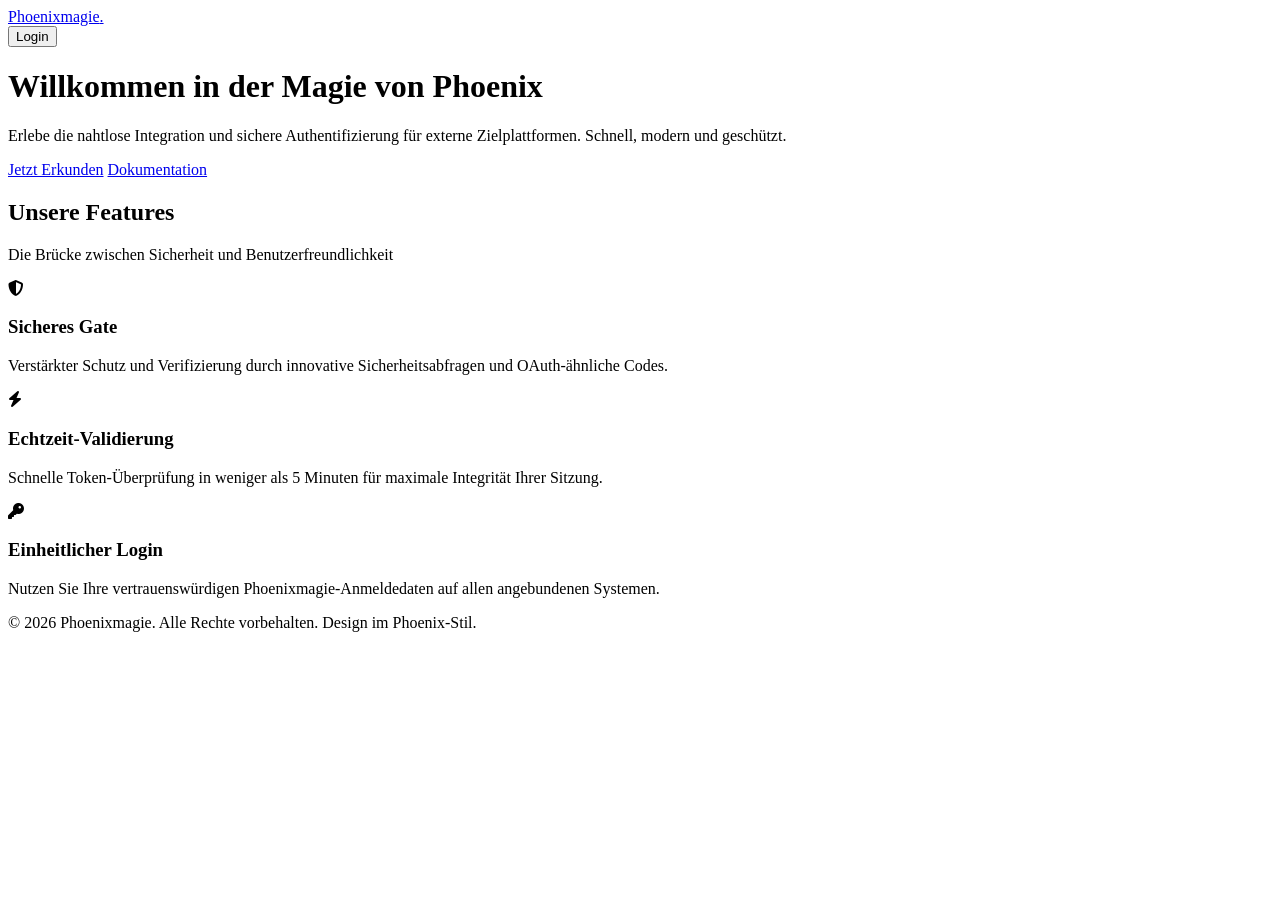
==== index.html @ 3cd9d127 "index.html erstellen" ====
<!DOCTYPE html>
<html lang="de">
<head>
    <meta charset="UTF-8">
    <meta name="viewport" content="width=device-width, initial-scale=1.0">
    <title>Phoenix-Plattform - Home</title>
    <link rel="stylesheet" href="https://cdnjs.cloudflare.com/ajax/libs/font-awesome/6.4.0/css/all.min.css">
    <link rel="stylesheet" href="style.css">
</head>
<body>
    <nav class="navbar">
        <a href="#" class="logo">Phoenixmagie<span>.</span></a>
        <div class="nav-right">
            <span id="user-display" class="user-display"></span>
            <button id="auth-btn" class="btn btn-primary">Login</button>
        </div>
    </nav>

    <header class="hero-section">
        <div class="hero-content">
            <h1>Willkommen in der <span>Magie</span> von Phoenix</h1>
            <p class="hero-subtitle">Erlebe die nahtlose Integration und sichere Authentifizierung für externe Zielplattformen. Schnell, modern und geschützt.</p>
            <div class="hero-actions">
                <a href="#" class="btn btn-primary btn-lg">Jetzt Erkunden</a>
                <a href="#" class="btn btn-outline btn-lg">Dokumentation</a>
            </div>
        </div>
    </header>

    <section class="features-section">
        <div class="section-title">
            <h2>Unsere Features</h2>
            <p>Die Brücke zwischen Sicherheit und Benutzerfreundlichkeit</p>
        </div>
        <div class="features-grid">
            <div class="feature-card">
                <div class="feature-icon"><i class="fa-solid fa-shield-halved"></i></div>
                <h3>Sicheres Gate</h3>
                <p>Verstärkter Schutz und Verifizierung durch innovative Sicherheitsabfragen und OAuth-ähnliche Codes.</p>
            </div>
            <div class="feature-card">
                <div class="feature-icon"><i class="fa-solid fa-bolt"></i></div>
                <h3>Echtzeit-Validierung</h3>
                <p>Schnelle Token-Überprüfung in weniger als 5 Minuten für maximale Integrität Ihrer Sitzung.</p>
            </div>
            <div class="feature-card">
                <div class="feature-icon"><i class="fa-solid fa-key"></i></div>
                <h3>Einheitlicher Login</h3>
                <p>Nutzen Sie Ihre vertrauenswürdigen Phoenixmagie-Anmeldedaten auf allen angebundenen Systemen.</p>
            </div>
        </div>
    </section>

    <footer class="footer">
        <p>&copy; 2026 Phoenixmagie. Alle Rechte vorbehalten. Design im Phoenix-Stil.</p>
    </footer>

    <script src="script.js"></script>
</body>
</html>
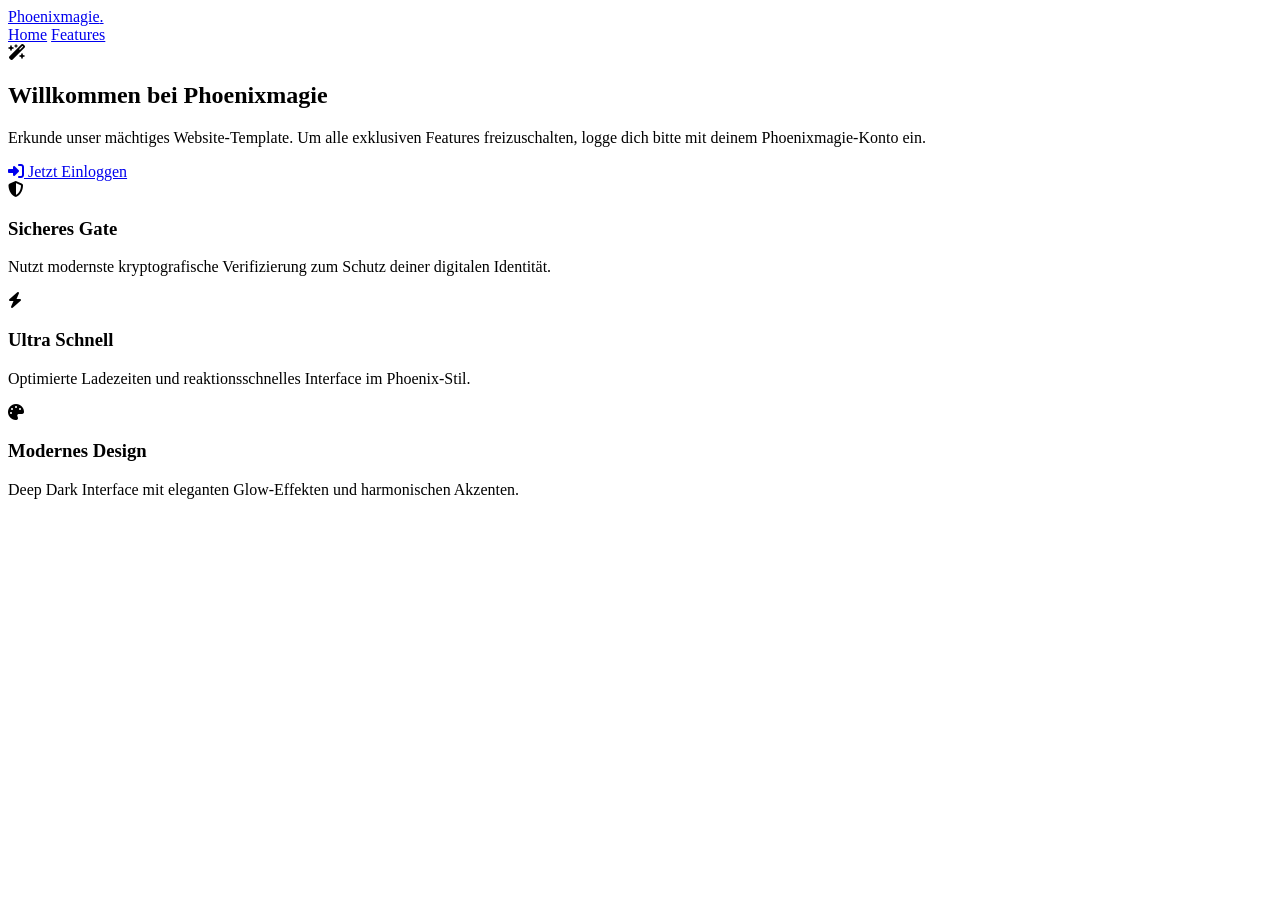
==== commit 3fdc91c6: "index.html erstellen" ====
--- a/index.html
+++ b/index.html
@@ -3,57 +3,61 @@
 <head>
     <meta charset="UTF-8">
     <meta name="viewport" content="width=device-width, initial-scale=1.0">
-    <title>Phoenix-Plattform - Home</title>
+    <title>Phoenixmagie - Template Home</title>
     <link rel="stylesheet" href="https://cdnjs.cloudflare.com/ajax/libs/font-awesome/6.4.0/css/all.min.css">
     <link rel="stylesheet" href="style.css">
 </head>
 <body>
+
     <nav class="navbar">
-        <a href="#" class="logo">Phoenixmagie<span>.</span></a>
-        <div class="nav-right">
-            <span id="user-display" class="user-display"></span>
-            <button id="auth-btn" class="btn btn-primary">Login</button>
+        <a href="index.html" class="logo">Phoenixmagie<span>.</span></a>
+        <div class="nav-links">
+            <a href="index.html" class="active">Home</a>
+            <a href="#features">Features</a>
+            <div id="navUserStatus">
+                </div>
         </div>
     </nav>
 
-    <header class="hero-section">
-        <div class="hero-content">
-            <h1>Willkommen in der <span>Magie</span> von Phoenix</h1>
-            <p class="hero-subtitle">Erlebe die nahtlose Integration und sichere Authentifizierung für externe Zielplattformen. Schnell, modern und geschützt.</p>
-            <div class="hero-actions">
-                <a href="#" class="btn btn-primary btn-lg">Jetzt Erkunden</a>
-                <a href="#" class="btn btn-outline btn-lg">Dokumentation</a>
+    <main class="container">
+        <section class="welcome-card card">
+            <div id="guestView">
+                <i class="fa-solid fa-wand-magic-sparkles massive-icon"></i>
+                <h1>Willkommen bei <span class="gradient-text">Phoenixmagie</span></h1>
+                <p>Erkunde unser mächtiges Website-Template. Um alle exklusiven Features freizuschalten, logge dich bitte mit deinem Phoenixmagie-Konto ein.</p>
+                <a href="login.html" class="btn btn-primary">
+                    <i class="fa-solid fa-right-to-bracket"></i> Jetzt Einloggen
+                </a>
             </div>
-        </div>
-    </header>
 
-    <section class="features-section">
-        <div class="section-title">
-            <h2>Unsere Features</h2>
-            <p>Die Brücke zwischen Sicherheit und Benutzerfreundlichkeit</p>
-        </div>
-        <div class="features-grid">
-            <div class="feature-card">
-                <div class="feature-icon"><i class="fa-solid fa-shield-halved"></i></div>
+            <div id="userView" style="display: none;">
+                <i class="fa-solid fa-fire-blur massive-icon success-color"></i>
+                <h1>Willkommen zurück, <span id="usernameDisplay" class="gradient-text">[Username]</span>!</h1>
+                <p>Du bist erfolgreich über das sichere Phoenixmagie Gate verifiziert. Dir stehen nun alle Beispiel-Inhalte uneingeschränkt zur Verfügung.</p>
+                <button id="logoutBtn" class="btn btn-secondary">
+                    <i class="fa-solid fa-right-from-bracket"></i> Abmelden
+                </button>
+            </div>
+        </section>
+
+        <section id="features" class="features-grid">
+            <div class="card feature-item">
+                <i class="fa-solid fa-shield-halved feature-icon"></i>
                 <h3>Sicheres Gate</h3>
-                <p>Verstärkter Schutz und Verifizierung durch innovative Sicherheitsabfragen und OAuth-ähnliche Codes.</p>
+                <p>Nutzt modernste kryptografische Verifizierung zum Schutz deiner digitalen Identität.</p>
             </div>
-            <div class="feature-card">
-                <div class="feature-icon"><i class="fa-solid fa-bolt"></i></div>
-                <h3>Echtzeit-Validierung</h3>
-                <p>Schnelle Token-Überprüfung in weniger als 5 Minuten für maximale Integrität Ihrer Sitzung.</p>
+            <div class="card feature-item">
+                <i class="fa-solid fa-bolt feature-icon"></i>
+                <h3>Ultra Schnell</h3>
+                <p>Optimierte Ladezeiten und reaktionsschnelles Interface im Phoenix-Stil.</p>
             </div>
-            <div class="feature-card">
-                <div class="feature-icon"><i class="fa-solid fa-key"></i></div>
-                <h3>Einheitlicher Login</h3>
-                <p>Nutzen Sie Ihre vertrauenswürdigen Phoenixmagie-Anmeldedaten auf allen angebundenen Systemen.</p>
+            <div class="card feature-item">
+                <i class="fa-solid fa-palette feature-icon"></i>
+                <h3>Modernes Design</h3>
+                <p>Deep Dark Interface mit eleganten Glow-Effekten und harmonischen Akzenten.</p>
             </div>
-        </div>
-    </section>
-
-    <footer class="footer">
-        <p>&copy; 2026 Phoenixmagie. Alle Rechte vorbehalten. Design im Phoenix-Stil.</p>
-    </footer>
+        </section>
+    </main>
 
     <script src="script.js"></script>
 </body>
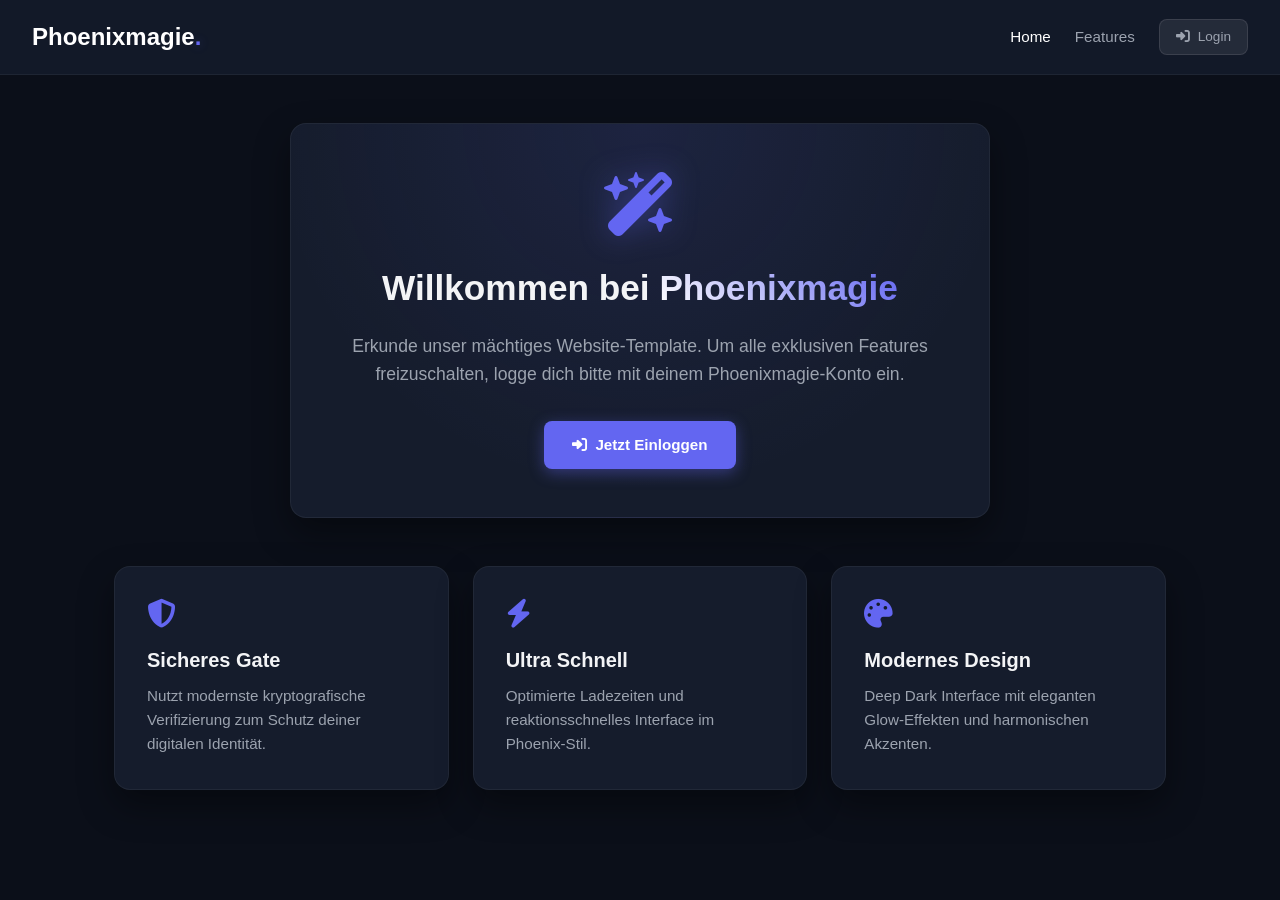
==== commit 531e19ea: "Aktualisieren von index.html" ====
--- a/index.html
+++ b/index.html
@@ -31,7 +31,7 @@
             </div>
 
             <div id="userView" style="display: none;">
-                <i class="fa-solid fa-fire-blur massive-icon success-color"></i>
+                <i class="fa-solid fa-fire massive-icon success-color"></i>
                 <h1>Willkommen zurück, <span id="usernameDisplay" class="gradient-text">[Username]</span>!</h1>
                 <p>Du bist erfolgreich über das sichere Phoenixmagie Gate verifiziert. Dir stehen nun alle Beispiel-Inhalte uneingeschränkt zur Verfügung.</p>
                 <button id="logoutBtn" class="btn btn-secondary">
--- a/style.css
+++ b/style.css
@@ -0,0 +1,228 @@
+:root {
+    --bg-color: #0b0f19;       
+    --card-bg: #151c2c;        
+    --accent-color: #6366f1;   
+    --accent-glow: rgba(99, 102, 241, 0.4); 
+    --text-main: #f3f4f6;      
+    --text-muted: #9ca3af;    
+    --nav-height: 75px;        
+    --success: #10b981;
+}
+
+* { 
+    margin: 0; 
+    padding: 0; 
+    box-sizing: border-box; 
+    font-family: 'Segoe UI', -apple-system, BlinkMacSystemFont, sans-serif; 
+}
+
+body { 
+    background-color: var(--bg-color); 
+    color: var(--text-main); 
+    overflow-x: hidden; 
+    line-height: 1.6; 
+    display: flex; 
+    flex-direction: column; 
+    min-height: 100vh; 
+}
+
+/* Navbar */
+.navbar { 
+    height: var(--nav-height); 
+    background-color: rgba(21, 28, 44, 0.85); 
+    backdrop-filter: blur(12px); 
+    border-bottom: 1px solid rgba(255, 255, 255, 0.05); 
+    display: flex; 
+    justify-content: space-between; 
+    align-items: center; 
+    padding: 0 2rem; 
+    position: fixed; 
+    top: 0; 
+    left: 0; 
+    width: 100%; 
+    z-index: 1000; 
+}
+
+.logo { 
+    font-size: 1.5rem; 
+    font-weight: 800; 
+    color: #fff; 
+    text-decoration: none; 
+}
+
+.logo span { 
+    color: var(--accent-color); 
+    text-shadow: 0 0 10px var(--accent-glow); 
+}
+
+.nav-links {
+    display: flex;
+    align-items: center;
+    gap: 1.5rem;
+}
+
+.nav-links a {
+    color: var(--text-muted);
+    text-decoration: none;
+    font-size: 0.95rem;
+    font-weight: 500;
+    transition: color 0.2s ease;
+}
+
+.nav-links a:hover, .nav-links a.active {
+    color: #fff;
+}
+
+/* Layout Container */
+.container {
+    flex: 1;
+    max-width: 1100px;
+    width: 100%;
+    margin: 0 auto;
+    padding: calc(var(--nav-height) + 3rem) 1.5rem 4rem 1.5rem;
+}
+
+/* Cards & Layout */
+.card {
+    background: var(--card-bg); 
+    border: 1px solid rgba(255, 255, 255, 0.05); 
+    border-radius: 16px; 
+    padding: 3rem 2.5rem; 
+    box-shadow: 0 15px 35px rgba(0, 0, 0, 0.4);
+}
+
+.welcome-card {
+    text-align: center;
+    max-width: 700px;
+    margin: 0 auto 3rem auto;
+    background: radial-gradient(circle at top, rgba(99, 102, 241, 0.1) 0%, transparent 70%), var(--card-bg);
+}
+
+.welcome-card h1 {
+    font-size: 2.2rem;
+    font-weight: 800;
+    margin-bottom: 1rem;
+}
+
+.welcome-card p {
+    color: var(--text-muted);
+    margin-bottom: 2rem;
+    font-size: 1.1rem;
+}
+
+/* Utilities & Buttons */
+.gradient-text {
+    background: linear-gradient(45deg, #fff, var(--accent-color)); 
+    -webkit-background-clip: text; 
+    -webkit-text-fill-color: transparent;
+}
+
+.massive-icon {
+    font-size: 4rem;
+    color: var(--accent-color);
+    margin-bottom: 1.5rem;
+    filter: drop-shadow(0 0 15px var(--accent-glow));
+}
+
+.massive-icon.success-color {
+    color: var(--success);
+    filter: drop-shadow(0 0 15px rgba(16, 185, 129, 0.4));
+}
+
+.btn {
+    display: inline-flex;
+    align-items: center;
+    gap: 8px;
+    padding: 0.75rem 1.75rem;
+    font-size: 0.95rem;
+    font-weight: 600;
+    border-radius: 8px;
+    cursor: pointer;
+    border: none;
+    text-decoration: none;
+    transition: all 0.2s ease;
+}
+
+.btn-primary {
+    background: var(--accent-color); 
+    color: #fff; 
+    box-shadow: 0 4px 15px var(--accent-glow);
+}
+
+.btn-primary:hover {
+    transform: translateY(-2px); 
+    box-shadow: 0 6px 20px rgba(99, 102, 241, 0.6);
+}
+
+.btn-secondary {
+    background: rgba(255, 255, 255, 0.08);
+    color: #fff;
+    border: 1px solid rgba(255, 255, 255, 0.1);
+}
+
+.btn-secondary:hover {
+    background: rgba(255, 255, 255, 0.15);
+    transform: translateY(-2px);
+}
+
+/* Features Grid */
+.features-grid {
+    display: grid;
+    grid-template-columns: repeat(auto-fit, minmax(280px, 1fr));
+    gap: 1.5rem;
+}
+
+.feature-item {
+    padding: 2rem;
+    text-align: left;
+}
+
+.feature-icon {
+    font-size: 1.8rem;
+    color: var(--accent-color);
+    margin-bottom: 1rem;
+}
+
+.feature-item h3 {
+    font-size: 1.25rem;
+    margin-bottom: 0.5rem;
+}
+
+.feature-item p {
+    color: var(--text-muted);
+    font-size: 0.95rem;
+}
+
+/* Loader / Status-Ansichten auf Login-Seite */
+.status-wrapper {
+    display: flex;
+    justify-content: center;
+    align-items: center;
+    min-height: 50vh;
+}
+
+.loader-container {
+    text-align: center;
+}
+
+.spinner {
+    font-size: 3rem;
+    color: var(--accent-color);
+    animation: spin 1s linear infinite;
+    margin-bottom: 1rem;
+}
+
+@keyframes spin {
+    0% { transform: rotate(0deg); }
+    100% { transform: rotate(360deg); }
+}
+
+.alert-box {
+    background: rgba(239, 68, 68, 0.1);
+    border: 1px solid #ef4444;
+    color: #f87171;
+    padding: 1.5rem;
+    border-radius: 12px;
+    text-align: center;
+    max-width: 450px;
+}
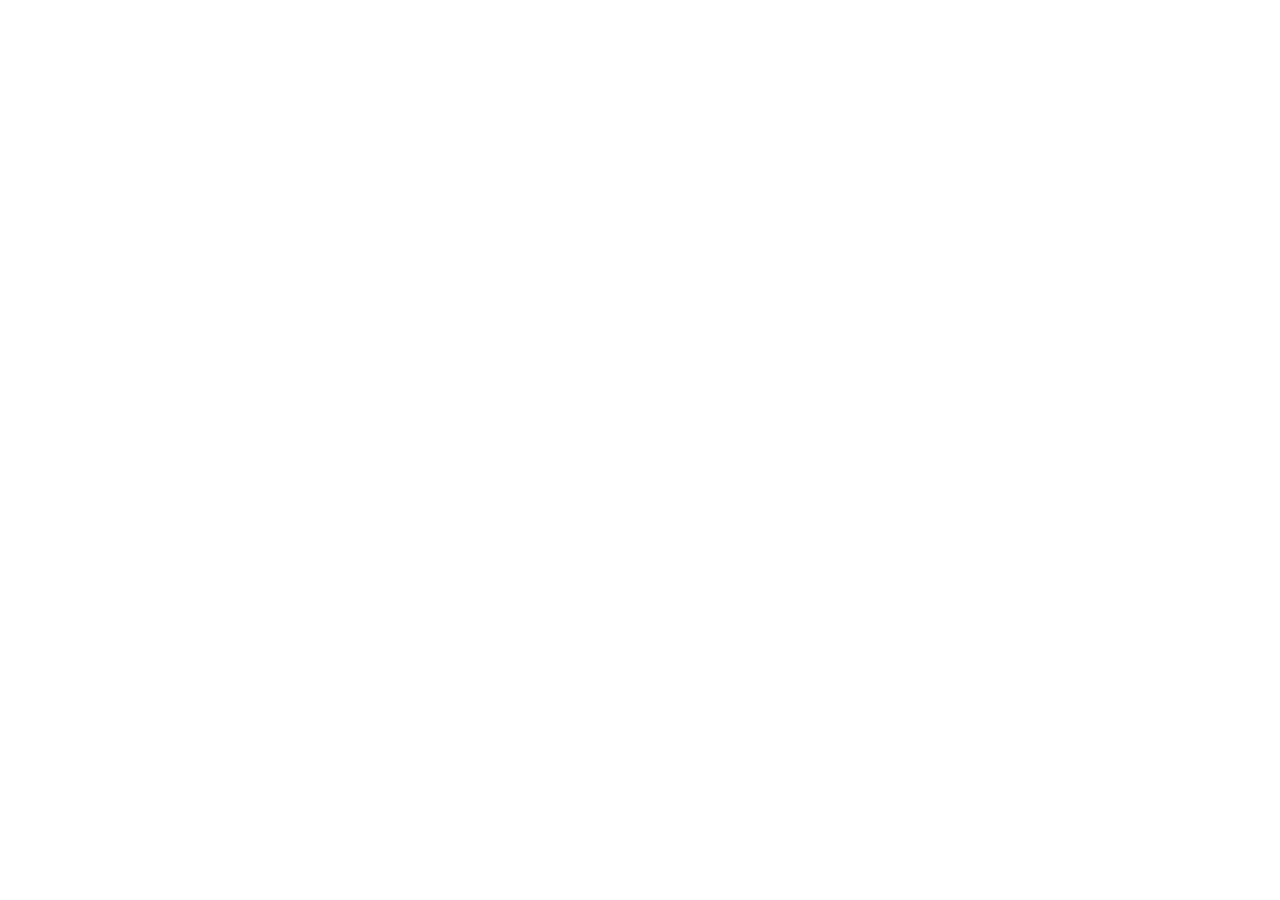
==== commit ea4d85e5: "Aktualisieren von index.html" ====
--- a/index.html
+++ b/index.html
@@ -3,7 +3,7 @@
 <head>
     <meta charset="UTF-8">
     <meta name="viewport" content="width=device-width, initial-scale=1.0">
-    <title>Phoenixmagie - Template Home</title>
+    <title>Phoenixmagie - Authentifizierung</title>
     <link rel="stylesheet" href="https://cdnjs.cloudflare.com/ajax/libs/font-awesome/6.4.0/css/all.min.css">
     <link rel="stylesheet" href="style.css">
 </head>
@@ -11,54 +11,106 @@
 
     <nav class="navbar">
         <a href="index.html" class="logo">Phoenixmagie<span>.</span></a>
-        <div class="nav-links">
-            <a href="index.html" class="active">Home</a>
-            <a href="#features">Features</a>
-            <div id="navUserStatus">
-                </div>
-        </div>
     </nav>
 
-    <main class="container">
-        <section class="welcome-card card">
-            <div id="guestView">
-                <i class="fa-solid fa-wand-magic-sparkles massive-icon"></i>
-                <h1>Willkommen bei <span class="gradient-text">Phoenixmagie</span></h1>
-                <p>Erkunde unser mächtiges Website-Template. Um alle exklusiven Features freizuschalten, logge dich bitte mit deinem Phoenixmagie-Konto ein.</p>
-                <a href="login.html" class="btn btn-primary">
-                    <i class="fa-solid fa-right-to-bracket"></i> Jetzt Einloggen
-                </a>
-            </div>
+    <main class="container status-wrapper">
+        <div id="loadingState" class="loader-container">
+            <i class="fa-solid fa-circle-notch spinner"></i>
+            <h2 id="loadingTitle">Sichere Verbindung wird aufgebaut...</h2>
+            <p id="loadingDescription" style="color: var(--text-muted); margin-top: 0.5rem;">Du wirst zum Phoenixmagie Secure Gate weitergeleitet.</p>
+        </div>
 
-            <div id="userView" style="display: none;">
-                <i class="fa-solid fa-fire massive-icon success-color"></i>
-                <h1>Willkommen zurück, <span id="usernameDisplay" class="gradient-text">[Username]</span>!</h1>
-                <p>Du bist erfolgreich über das sichere Phoenixmagie Gate verifiziert. Dir stehen nun alle Beispiel-Inhalte uneingeschränkt zur Verfügung.</p>
-                <button id="logoutBtn" class="btn btn-secondary">
-                    <i class="fa-solid fa-right-from-bracket"></i> Abmelden
-                </button>
-            </div>
-        </section>
-
-        <section id="features" class="features-grid">
-            <div class="card feature-item">
-                <i class="fa-solid fa-shield-halved feature-icon"></i>
-                <h3>Sicheres Gate</h3>
-                <p>Nutzt modernste kryptografische Verifizierung zum Schutz deiner digitalen Identität.</p>
-            </div>
-            <div class="card feature-item">
-                <i class="fa-solid fa-bolt feature-icon"></i>
-                <h3>Ultra Schnell</h3>
-                <p>Optimierte Ladezeiten und reaktionsschnelles Interface im Phoenix-Stil.</p>
-            </div>
-            <div class="card feature-item">
-                <i class="fa-solid fa-palette feature-icon"></i>
-                <h3>Modernes Design</h3>
-                <p>Deep Dark Interface mit eleganten Glow-Effekten und harmonischen Akzenten.</p>
-            </div>
-        </section>
+        <div id="errorState" class="alert-box" style="display: none;">
+            <i class="fa-solid fa-triangle-exclamation" style="font-size: 2.5rem; margin-bottom: 1rem; color: #ff4d4d;"></i>
+            <h3 id="errorTitle">Authentifizierungsfehler</h3>
+            <p id="errorDescription" style="font-size: 0.95rem; margin-top: 0.5rem;"></p>
+            <a href="index.html" class="btn btn-secondary" style="margin-top: 1.5rem;">Zurück zur Startseite</a>
+        </div>
     </main>
 
-    <script src="script.js"></script>
+    <div class="custom-cursor-dot"></div>
+    <div class="custom-cursor-outline"></div>
+
+    <script>
+        const PHOENIX_SSO_BASE = "https://phoenixmagie.vercel.app"; 
+        const currentUrl = window.location.href.split('?')[0];
+
+        const loadingState = document.getElementById('loadingState');
+        const loadingTitle = document.getElementById('loadingTitle');
+        const loadingDescription = document.getElementById('loadingDescription');
+        const errorState = document.getElementById('errorState');
+        const errorTitle = document.getElementById('errorTitle');
+        const errorDescription = document.getElementById('errorDescription');
+
+        function showError(title, msg) {
+            loadingState.style.display = 'none';
+            errorState.style.display = 'block';
+            errorTitle.innerText = title;
+            errorDescription.innerText = msg;
+        }
+
+        const urlParams = new URLSearchParams(window.location.search);
+        const ssoCode = urlParams.get('code');
+
+        if (ssoCode) {
+            loadingTitle.innerText = "Konto wird verifiziert...";
+            loadingDescription.innerText = "Bitte warte einen Moment, während wir deine Daten prüfen.";
+
+            fetch(`${PHOENIX_SSO_BASE}/api/extern/login?code=${ssoCode}`)
+                .then(res => res.json())
+                .then(data => {
+                    if (data.success) {
+                        loadingTitle.innerText = "Erfolgreich eingeloggt!";
+                        loadingDescription.innerText = `Willkommen zurück, ${data.username}! Du wirst weitergeleitet...`;
+                        localStorage.setItem("currentUser", data.username);
+                        window.history.replaceState({}, document.title, currentUrl);
+                        setTimeout(() => { window.location.href = "index.html"; }, 1500);
+                    } else {
+                        showError("Phoenixmagie Fehler", data.error || "Der Validierungscode ist ungültig.");
+                        window.history.replaceState({}, document.title, currentUrl);
+                    }
+                })
+                .catch(err => {
+                    showError("Verbindungsfehler", "Es konnte keine Verbindung zu Phoenixmagie hergestellt werden.");
+                    window.history.replaceState({}, document.title, currentUrl);
+                });
+        } else {
+            setTimeout(() => {
+                window.location.href = `${PHOENIX_SSO_BASE}/user/extern/login?redirect=${encodeURIComponent(currentUrl)}`;
+            }, 1000);
+        }
+
+        // --- CUSTOM CURSOR JAVASCRIPT ---
+        const cursorDot = document.querySelector('.custom-cursor-dot');
+        const cursorOutline = document.querySelector('.custom-cursor-outline');
+
+        window.addEventListener('mousemove', (e) => {
+            const posX = e.clientX;
+            const posY = e.clientY;
+
+            // Der Punkt folgt der Maus exakt und sofort
+            cursorDot.style.transform = `translate3d(${posX}px, ${posY}px, 0)`;
+            
+            // Der Kreis folgt flüssig per CSS-Anpassung
+            cursorOutline.style.transform = `translate3d(${posX - 15}px, ${posY - 15}px, 0)`;
+        });
+
+        // Interaktionseffekt: Wenn man über klickbare Elemente hovert
+        const interactiveElements = document.querySelectorAll('a, button, .logo');
+        interactiveElements.forEach(el => {
+            el.addEventListener('mouseenter', () => {
+                cursorDot.style.transform += ' scale(1.5)';
+                cursorOutline.style.background = 'rgba(99, 102, 241, 0.1)';
+                cursorOutline.style.borderColor = 'transparent';
+                cursorOutline.style.transform += ' scale(1.8)';
+            });
+            el.addEventListener('mouseleave', () => {
+                cursorDot.style.transform = cursorDot.style.transform.replace(' scale(1.5)', '');
+                cursorOutline.style.background = 'transparent';
+                cursorOutline.style.borderColor = 'var(--accent-color)';
+                cursorOutline.style.transform = cursorOutline.style.transform.replace(' scale(1.8)', '');
+            });
+        });
+    </script>
 </body>
 </html>
--- a/style.css
+++ b/style.css
@@ -73,62 +73,79 @@
     color: #fff;
 }
 
-/* Layout Container */
+/* Layout Container (Optimiert für vertikale Zentrierung) */
 .container {
     flex: 1;
     max-width: 1100px;
     width: 100%;
     margin: 0 auto;
     padding: calc(var(--nav-height) + 3rem) 1.5rem 4rem 1.5rem;
+    display: flex;
+    flex-direction: column;
 }
 
-/* Cards & Layout */
-.card {
-    background: var(--card-bg); 
-    border: 1px solid rgba(255, 255, 255, 0.05); 
-    border-radius: 16px; 
-    padding: 3rem 2.5rem; 
-    box-shadow: 0 15px 35px rgba(0, 0, 0, 0.4);
+/* --- DESIGN FÜR DIE AUTHENTIFIZIERUNGSSEITE --- */
+
+.status-wrapper {
+    justify-content: center; /* Zentriert Inhalt vertikal */
+    align-items: center;     /* Zentriert Inhalt horizontal */
+    min-height: calc(100vh - var(--nav-height) - 7rem); /* Füllt exakt den verbleibenden Bildschirm */
 }
 
-.welcome-card {
+.loader-container {
     text-align: center;
-    max-width: 700px;
-    margin: 0 auto 3rem auto;
-    background: radial-gradient(circle at top, rgba(99, 102, 241, 0.1) 0%, transparent 70%), var(--card-bg);
+    background: radial-gradient(circle at center, rgba(99, 102, 241, 0.08) 0%, transparent 75%);
+    padding: 3rem;
+    border-radius: 24px;
 }
 
-.welcome-card h1 {
-    font-size: 2.2rem;
-    font-weight: 800;
-    margin-bottom: 1rem;
-}
-
-.welcome-card p {
-    color: var(--text-muted);
-    margin-bottom: 2rem;
-    font-size: 1.1rem;
-}
-
-/* Utilities & Buttons */
-.gradient-text {
-    background: linear-gradient(45deg, #fff, var(--accent-color)); 
-    -webkit-background-clip: text; 
+.loader-container h2 {
+    font-size: 1.8rem;
+    font-weight: 700;
+    margin-bottom: 0.5rem;
+    background: linear-gradient(45deg, #fff, var(--text-muted));
+    -webkit-background-clip: text;
     -webkit-text-fill-color: transparent;
 }
 
-.massive-icon {
-    font-size: 4rem;
+.spinner {
+    font-size: 3.5rem;
     color: var(--accent-color);
+    animation: spin 1s cubic-bezier(0.4, 0, 0.2, 1) infinite; /* Weichere Drehanimation */
     margin-bottom: 1.5rem;
     filter: drop-shadow(0 0 15px var(--accent-glow));
 }
 
-.massive-icon.success-color {
-    color: var(--success);
-    filter: drop-shadow(0 0 15px rgba(16, 185, 129, 0.4));
+@keyframes spin {
+    0% { transform: rotate(0deg); }
+    100% { transform: rotate(360deg); }
 }
 
+.alert-box {
+    background: linear-gradient(135deg, rgba(239, 68, 68, 0.1) 0%, rgba(239, 68, 68, 0.02) 100%);
+    border: 1px solid rgba(239, 68, 68, 0.3);
+    box-shadow: 0 15px 35px rgba(239, 68, 68, 0.1);
+    color: #f87171;
+    padding: 3rem 2.5rem;
+    border-radius: 16px;
+    text-align: center;
+    max-width: 450px;
+    width: 100%;
+    animation: fadeIn 0.3s ease-out;
+}
+
+.alert-box h3 {
+    font-size: 1.4rem;
+    color: #fff;
+    margin-top: 0.5rem;
+}
+
+@keyframes fadeIn {
+    from { opacity: 0; transform: translateY(10px); }
+    to { opacity: 1; transform: translateY(0); }
+}
+
+/* Allgemeine Buttons (Für den Zurück-Button) */
 .btn {
     display: inline-flex;
     align-items: center;
@@ -143,86 +160,14 @@
     transition: all 0.2s ease;
 }
 
-.btn-primary {
-    background: var(--accent-color); 
-    color: #fff; 
-    box-shadow: 0 4px 15px var(--accent-glow);
-}
-
-.btn-primary:hover {
-    transform: translateY(-2px); 
-    box-shadow: 0 6px 20px rgba(99, 102, 241, 0.6);
-}
-
 .btn-secondary {
-    background: rgba(255, 255, 255, 0.08);
+    background: rgba(255, 255, 255, 0.05);
     color: #fff;
     border: 1px solid rgba(255, 255, 255, 0.1);
 }
 
 .btn-secondary:hover {
-    background: rgba(255, 255, 255, 0.15);
+    background: rgba(255, 255, 255, 0.12);
+    border-color: rgba(255, 255, 255, 0.2);
     transform: translateY(-2px);
-}
-
-/* Features Grid */
-.features-grid {
-    display: grid;
-    grid-template-columns: repeat(auto-fit, minmax(280px, 1fr));
-    gap: 1.5rem;
-}
-
-.feature-item {
-    padding: 2rem;
-    text-align: left;
-}
-
-.feature-icon {
-    font-size: 1.8rem;
-    color: var(--accent-color);
-    margin-bottom: 1rem;
-}
-
-.feature-item h3 {
-    font-size: 1.25rem;
-    margin-bottom: 0.5rem;
-}
-
-.feature-item p {
-    color: var(--text-muted);
-    font-size: 0.95rem;
-}
-
-/* Loader / Status-Ansichten auf Login-Seite */
-.status-wrapper {
-    display: flex;
-    justify-content: center;
-    align-items: center;
-    min-height: 50vh;
-}
-
-.loader-container {
-    text-align: center;
-}
-
-.spinner {
-    font-size: 3rem;
-    color: var(--accent-color);
-    animation: spin 1s linear infinite;
-    margin-bottom: 1rem;
-}
-
-@keyframes spin {
-    0% { transform: rotate(0deg); }
-    100% { transform: rotate(360deg); }
-}
-
-.alert-box {
-    background: rgba(239, 68, 68, 0.1);
-    border: 1px solid #ef4444;
-    color: #f87171;
-    padding: 1.5rem;
-    border-radius: 12px;
-    text-align: center;
-    max-width: 450px;
 }
